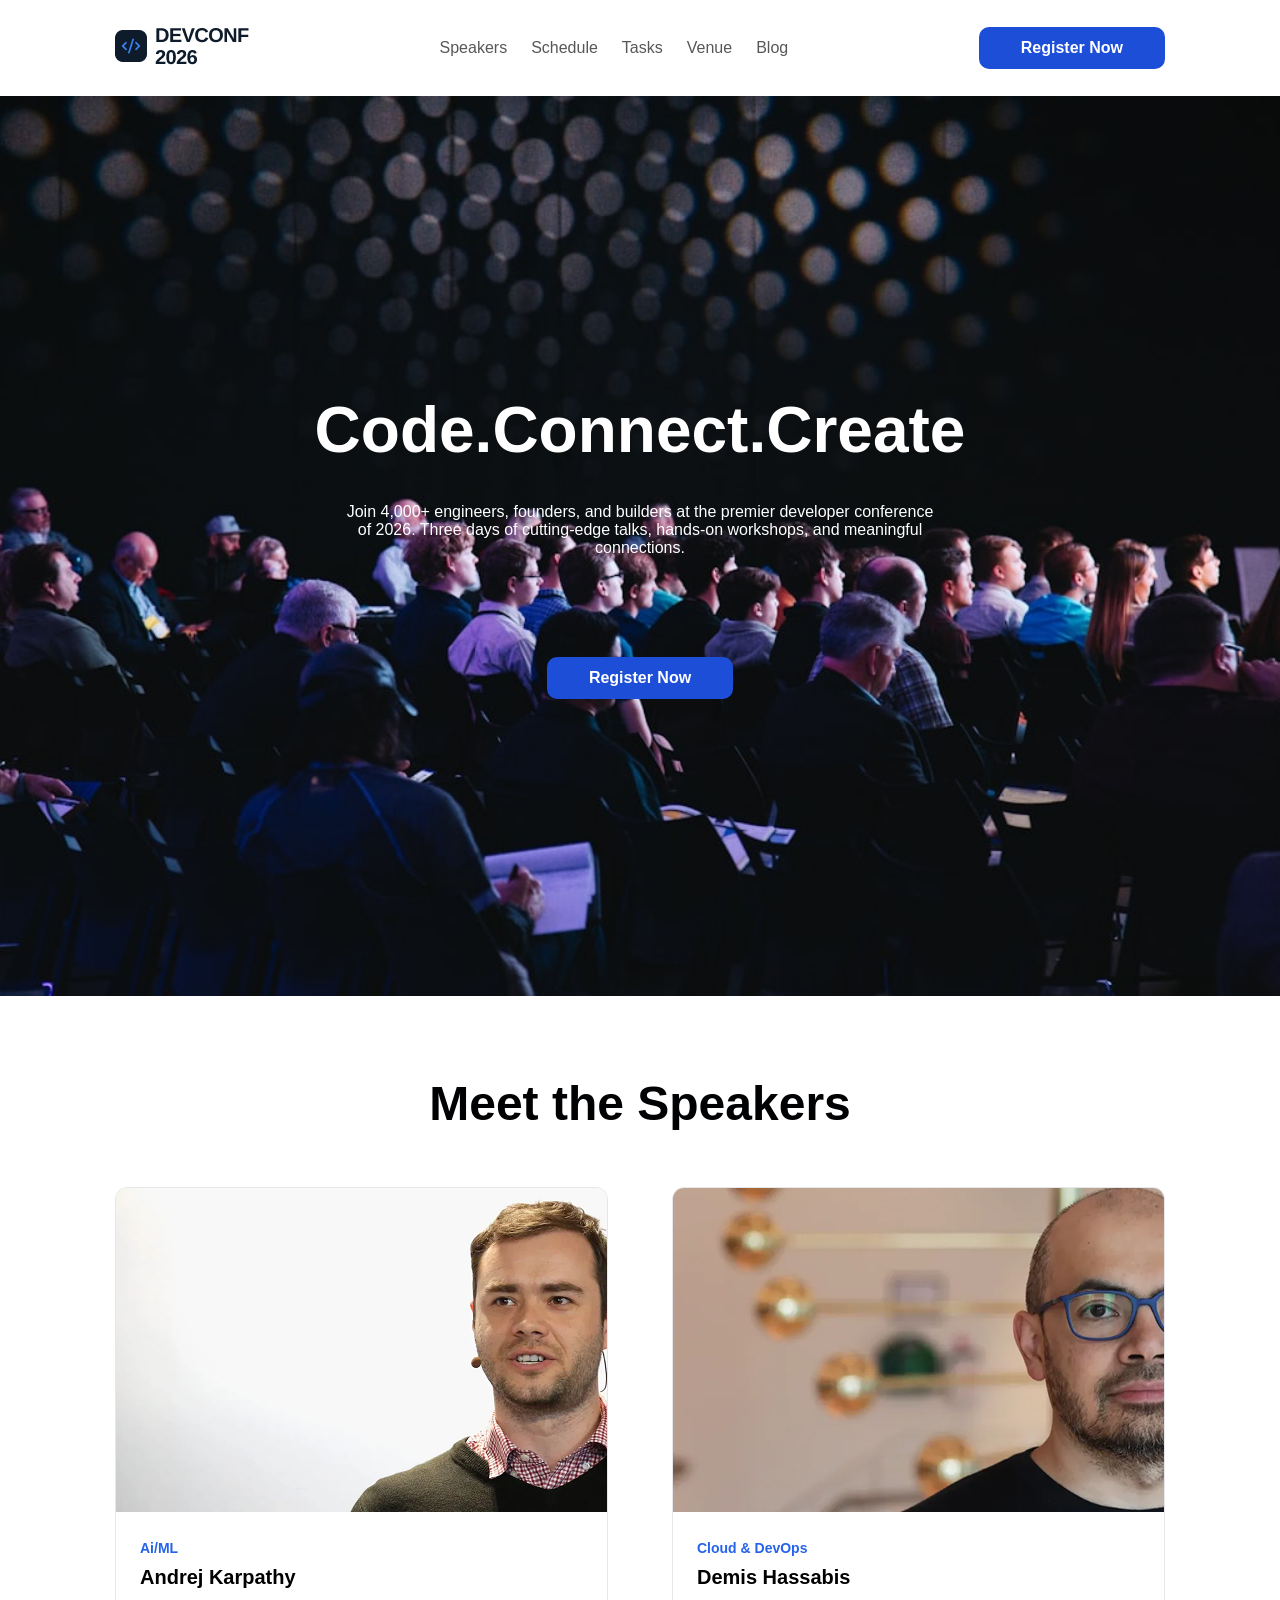
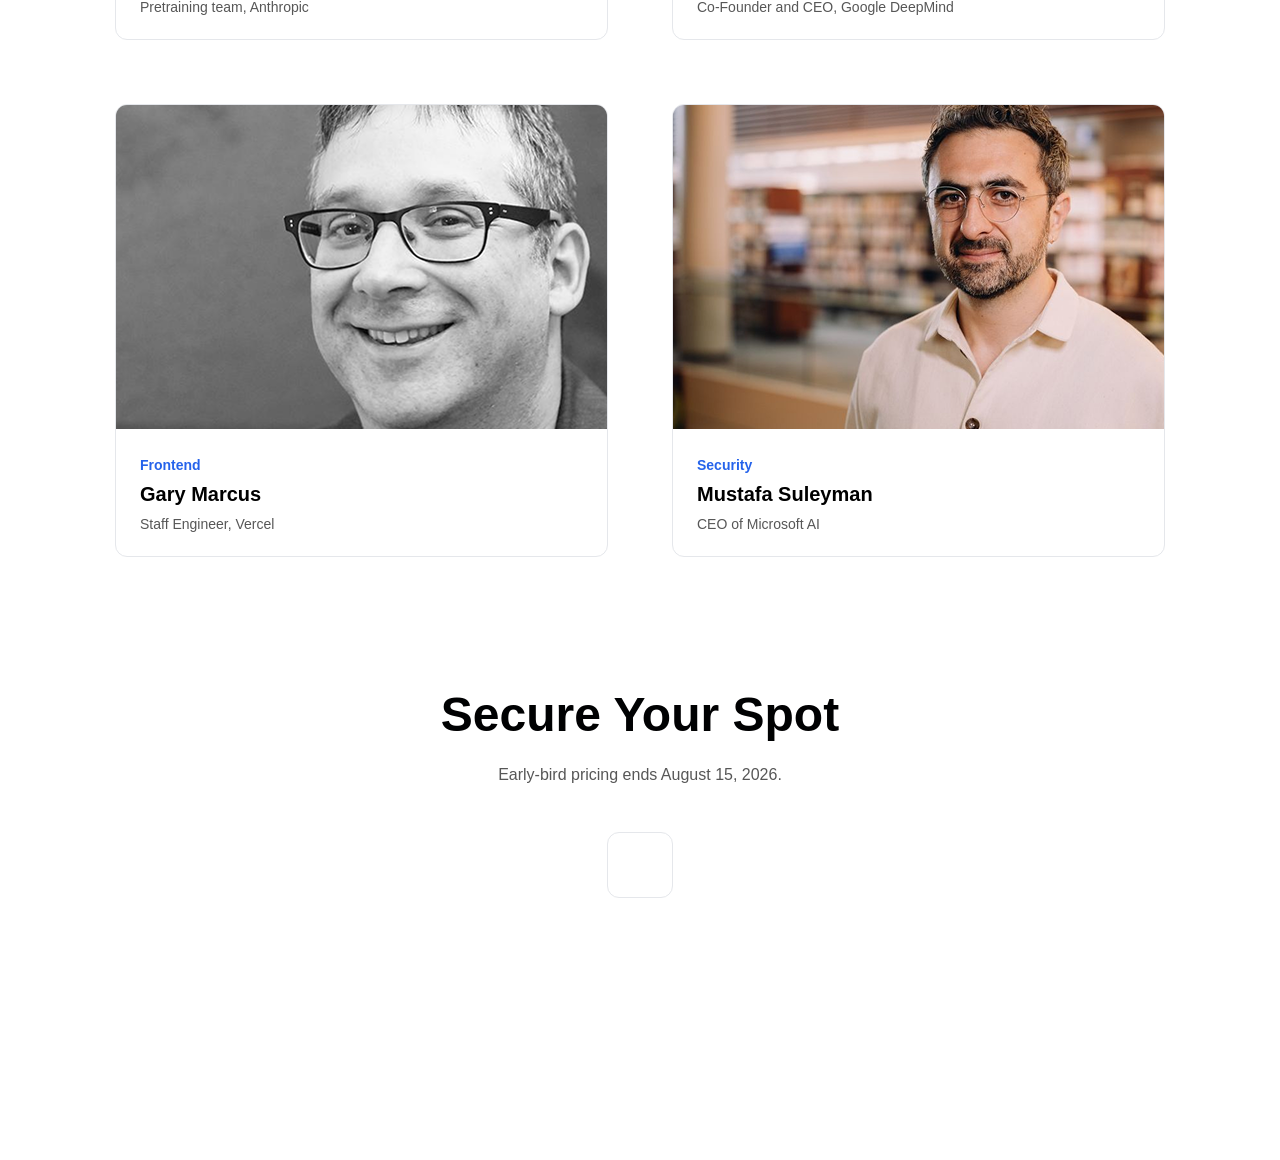
==== index.html @ 96b59ba4 "crerated cards type and cards classes" ====
<!DOCTYPE html>
<html lang="en">
<head>
    <meta charset="UTF-8">
    <meta name="viewport" content="width=device-width, initial-scale=1.0">
    <title>First assignment</title>
    <link rel="stylesheet" href="./style.css">
</head>
<body>
    <nav>
        <div>
            <img src="assets/logo.png" alt="">
       </div>
       <div>
        <ul>
            <li><a href="" class="navlink">Speakers</a></li>
            <li><a href="" class="navlink">Schedule</a></li>
            <li><a href="" class="navlink">Tasks</a></li>
            <li><a href="" class="navlink">Venue</a></li>
            <li><a href="" class="navlink">Blog</a></li>
        </ul>
       </div>
       <div>
        <button>Register Now</button>
       </div>
   </nav>
   <main>
<section class="hero-sec">
<div class="hero-main-wrap">
     <div class="hero-text-wrap">
        <h1 class="hero-heading">Code.Connect.Create</h1>
        <p class="hero-text">Join 4,000+ engineers, founders, and builders at the premier developer conference of 2026. Three days of cutting-edge talks, hands-on workshops, and meaningful connections.</p>
     </div>
     <div class="hero-btn-wrap"><button>Register Now</button></div>
</div>
</section>
<section class="card-sec">
    <div>
        <h1 class="cmn-heading">Meet the Speakers</h1>
    </div>
    <div class="card-wrap">
        <div class="card">
            <div>
                <img src="assets/andrej.png" alt="Andrej Karpathy">
            </div>
            <div class="card-data">
                <h5 class="top-name">Ai/ML</h5>
                <h4 class="name">Andrej Karpathy</h4>
                <p class="btm-name">Pretraining team, Anthropic</p>
            </div>
        </div>
        <div class="card">
            <div>
                <img src="assets/demis.png" alt="Demis">
            </div>
            <div class="card-data">
                <h5 class="top-name">Cloud & DevOps</h5>
                <h4 class="name">Demis Hassabis</h4>
                <p class="btm-name">Co-Founder and CEO, Google DeepMind</p>
            </div>
        </div>
        <div class="card">
            <div>
                <img src="assets/gary.png" alt="Gary">
            </div>
            <div class="card-data">
                <h5 class="top-name">Frontend</h5>
                <h4 class="name">Gary Marcus</h4>
                <p class="btm-name">Staff Engineer, Vercel</p>
            </div>
        </div>
        <div class="card">
            <div>
                <img src="assets/mustafa.png" alt="Mustafa">
            </div>
            <div class="card-data">
                <h5 class="top-name">Security</h5>
                <h4 class="name">Mustafa Suleyman</h4>
                <p class="btm-name">CEO of Microsoft AI</p>
            </div>
        </div>
    </div>
</section>
<section class="pricing-sec">
<div class="pricing-h-t-wrap">
<h2 class="cmn-heading">Secure Your Spot</h2>
<p class="text-c-1">Early-bird pricing ends August 15, 2026.</p>
</div>
<div class="prc-card-wrap">
<div class="prc-card">
    <div class="prc-wrap">
        <h5 class="card-type"></h5>
    </div>
    <div></div>
    <div></div>
</div>
</div>
</section>
   </main>
</body>
</html>
---- style.css ----
* {
    margin: 0;
    padding: 0;
    font-family: Arial, Helvetica, sans-serif;
}
body{
    background-color: white;
}
nav {
    display: flex;
    align-items: center;
    justify-content: space-between;
    padding: 24px 115px;
}
ul {
    list-style: none;
    display: flex;
    gap: 24px;
}
.navlink {
    text-decoration: none;
    color: #575757;
}
li {
    color: #575757;
}
button{
    background: #1D4ED8;
    color: white;
    padding: 12px 42px;
    border: none;
    border-radius: 10px;
    font-weight: 700;
    font-size: 16px;
}
.hero-sec {
    background-image: url("./assets/banner.jpg");
    background: linear-gradient(0.3,0.7,4.1,8.5);
    background-size: cover;
    background-position: center;
    background-repeat: no-repeat;
    display: flex;
    align-items: center;
    justify-content: center;
    height: 100vh;
    width: 100%;
}
.hero-text {
color: white;
text-align: center;
   }
   .hero-heading {
    color: white;
    text-align: center;
    font-size: 64px;
   }
   .hero-text-wrap {
    display: flex;
    flex-direction: column;
    justify-content: center;
    align-items: center;
    gap: 36px;
   }
   .hero-main-wrap {
    width:  600px;
    display: flex;
    flex-direction: column;
    justify-content: center ;
    gap: 100px;
   }
   .hero-btn-wrap {
     display: flex;
     justify-content: center;
   }
   .cmn-heading {
    font-size: 48px;
    color: #000102;
   }
   .card-sec {
    display: flex;
    flex-direction: column;
    gap: 56px;
    justify-content: center;
    align-items: center;
    padding-top: 80px;
    padding-left: 115px;
    padding-right: 115px;
    padding-bottom: 130px;
   }
.card-wrap {
    display: grid;
    grid-template-columns: repeat(2,1fr);
    gap: 64px;
}
.card {
    border: solid 1px;
    border-color: #E5E7EB;
    border-radius: 12px;
    overflow: hidden;
}
.card-data {
    display: flex;
    flex-direction: column;
    padding: 24px;
    gap: 10px;
}
.btm-name {
    color: #575757;
    font-size: 14px;
}
.top-name {
    color: #2563EB;
    font-size: 14px;
}
.name {
    font-weight: bold;
    font-size: 20px;
}
.pricing-sec {
    display: flex;
    flex-direction: column;
    justify-content: center;
    align-items: center;
    padding: 0px 196px 130px 196px;
    gap: 48px;
}
.pricing-h-t-wrap {
    display: flex;
    flex-direction: column;
    align-items: center;
    gap: 24px;
}
.text-c-1 {
    color: #575757;
}
.prc-card-wrap {
    display: grid;
    grid-template-rows: repeat(3, 1fr);
}
.prc-card {
    padding: 32px;
    border: solid 1px;
    border-color: #E5E7EB;
    border-radius: 12px;
}
.prc-wrap {
    gap: 6px;
}
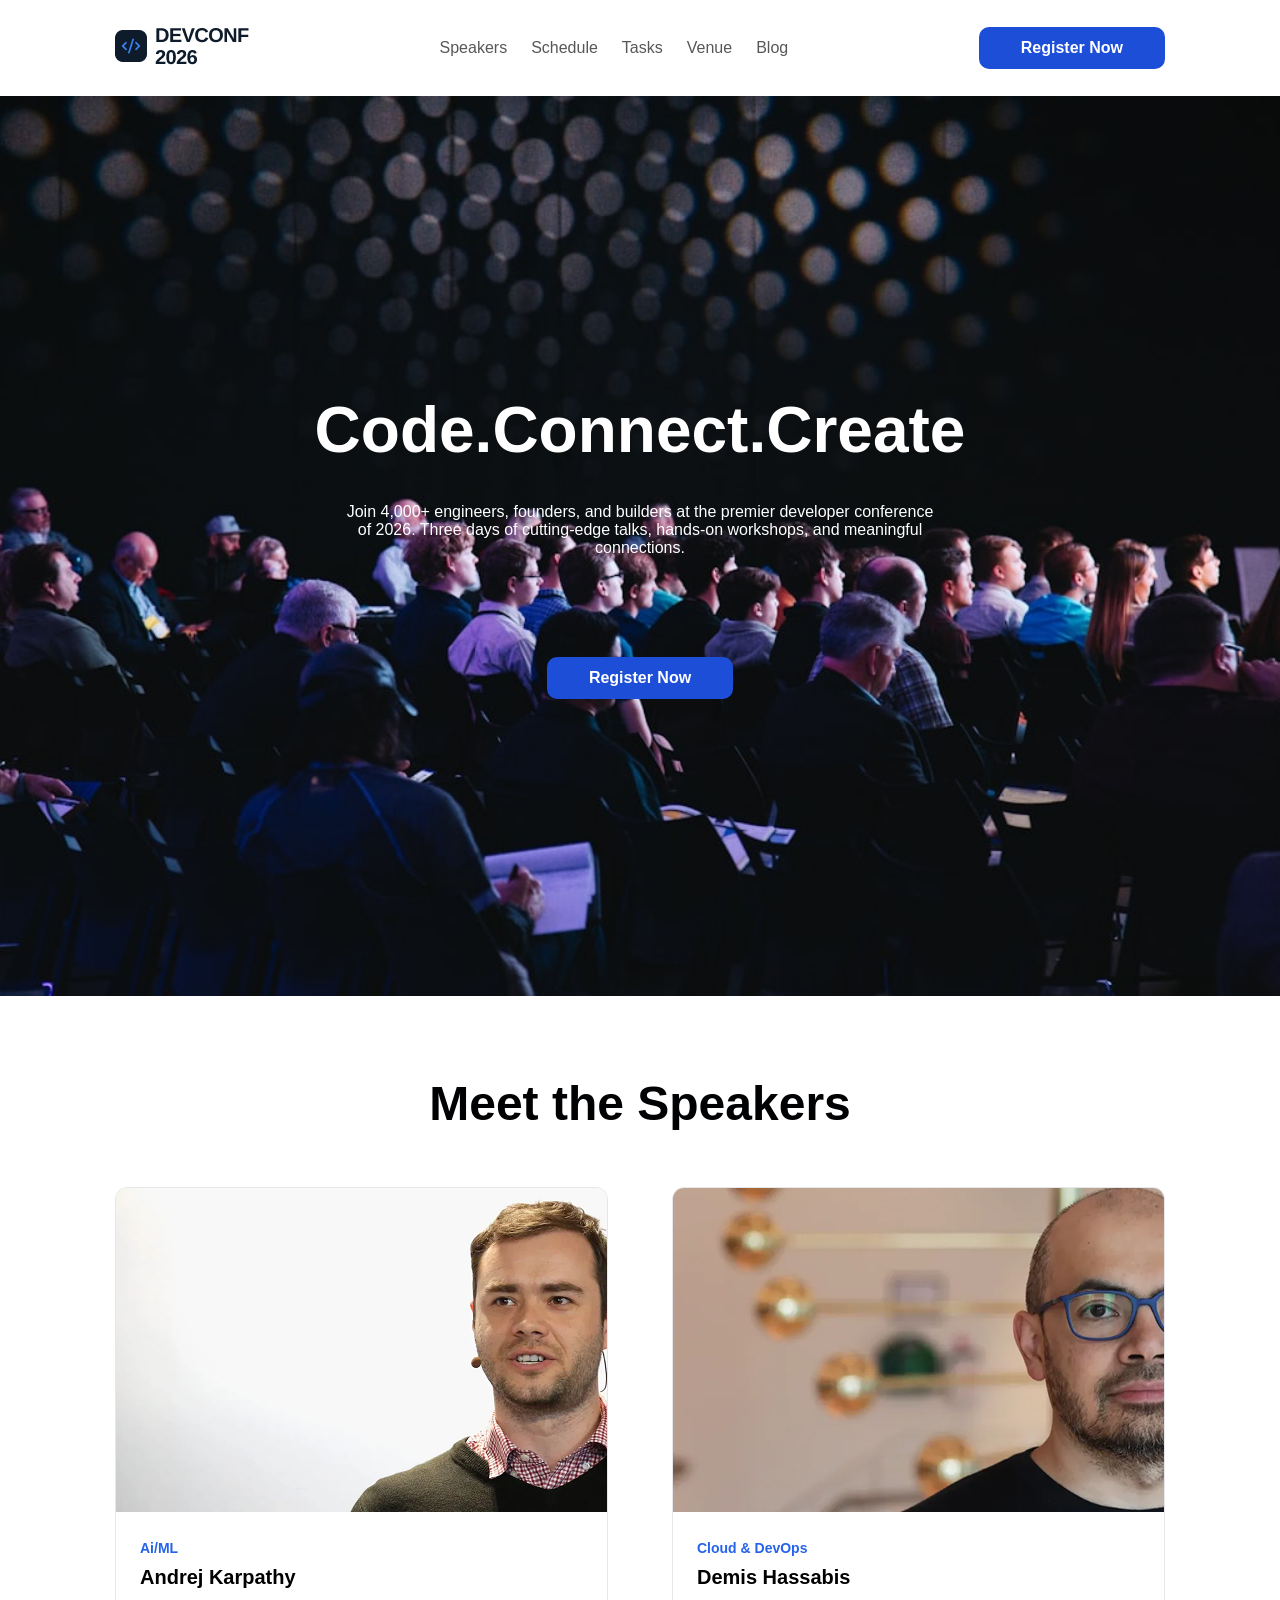
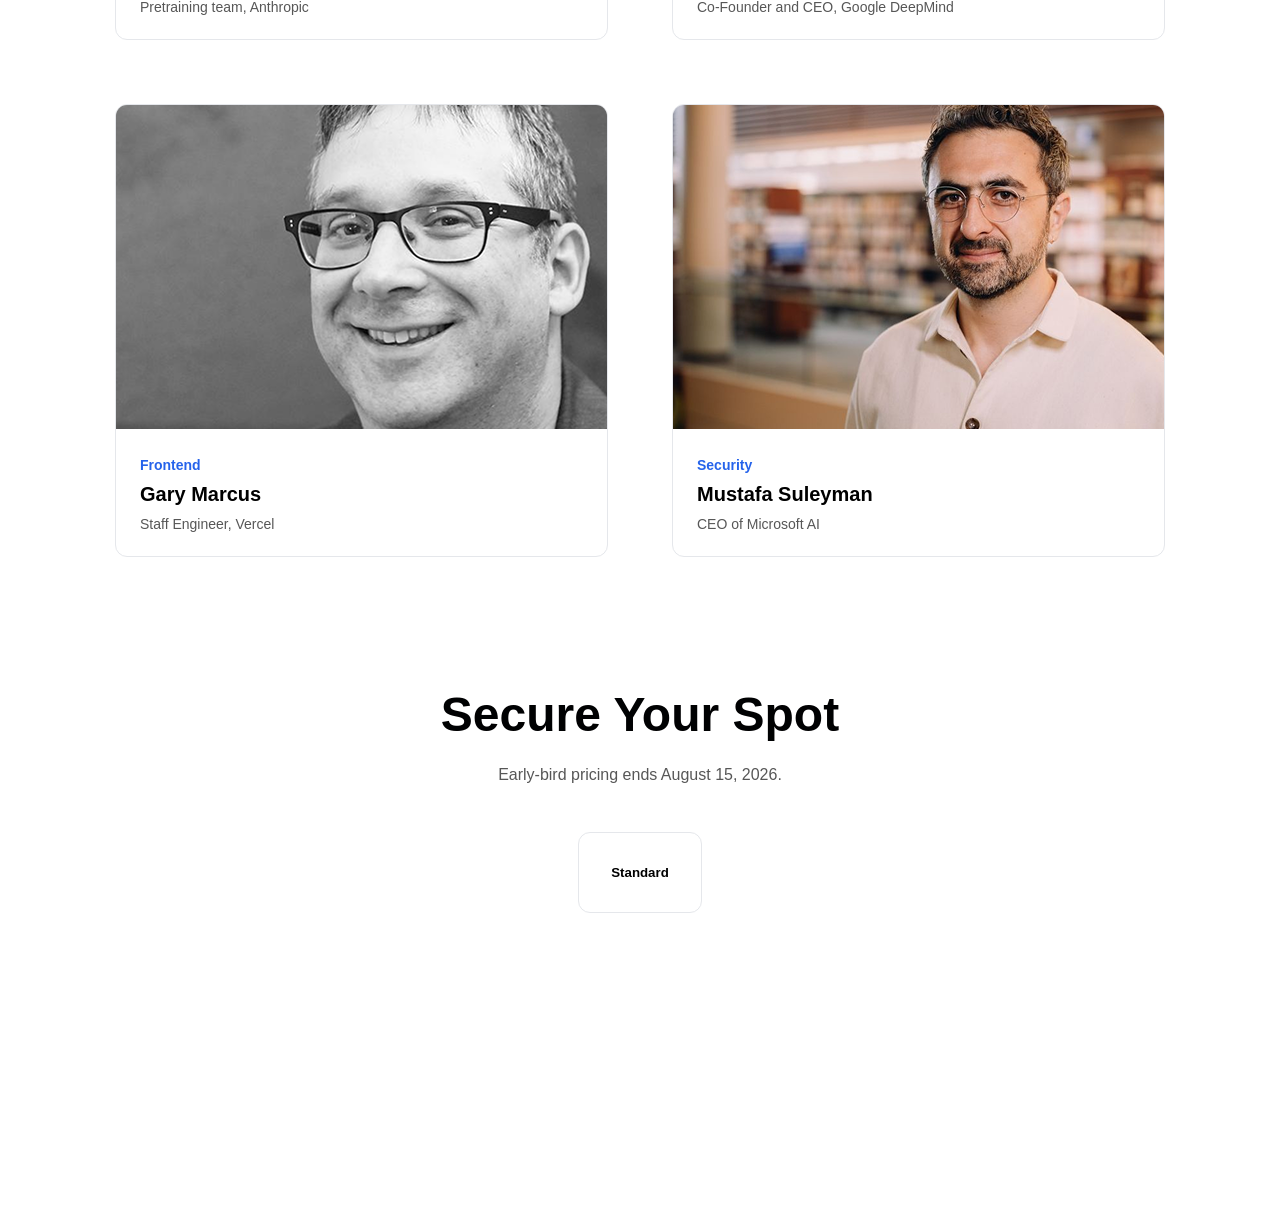
==== commit 798d5c2f: "third section" ====
--- a/index.html
+++ b/index.html
@@ -87,9 +87,9 @@
 <p class="text-c-1">Early-bird pricing ends August 15, 2026.</p>
 </div>
 <div class="prc-card-wrap">
-<div class="prc-card">
+<div class="prc-card-reg">
     <div class="prc-wrap">
-        <h5 class="card-type"></h5>
+        <h5 class="card-type">Standard</h5>
     </div>
     <div></div>
     <div></div>
--- a/style.css
+++ b/style.css
@@ -137,7 +137,7 @@
     display: grid;
     grid-template-rows: repeat(3, 1fr);
 }
-.prc-card {
+.prc-card-reg {
     padding: 32px;
     border: solid 1px;
     border-color: #E5E7EB;
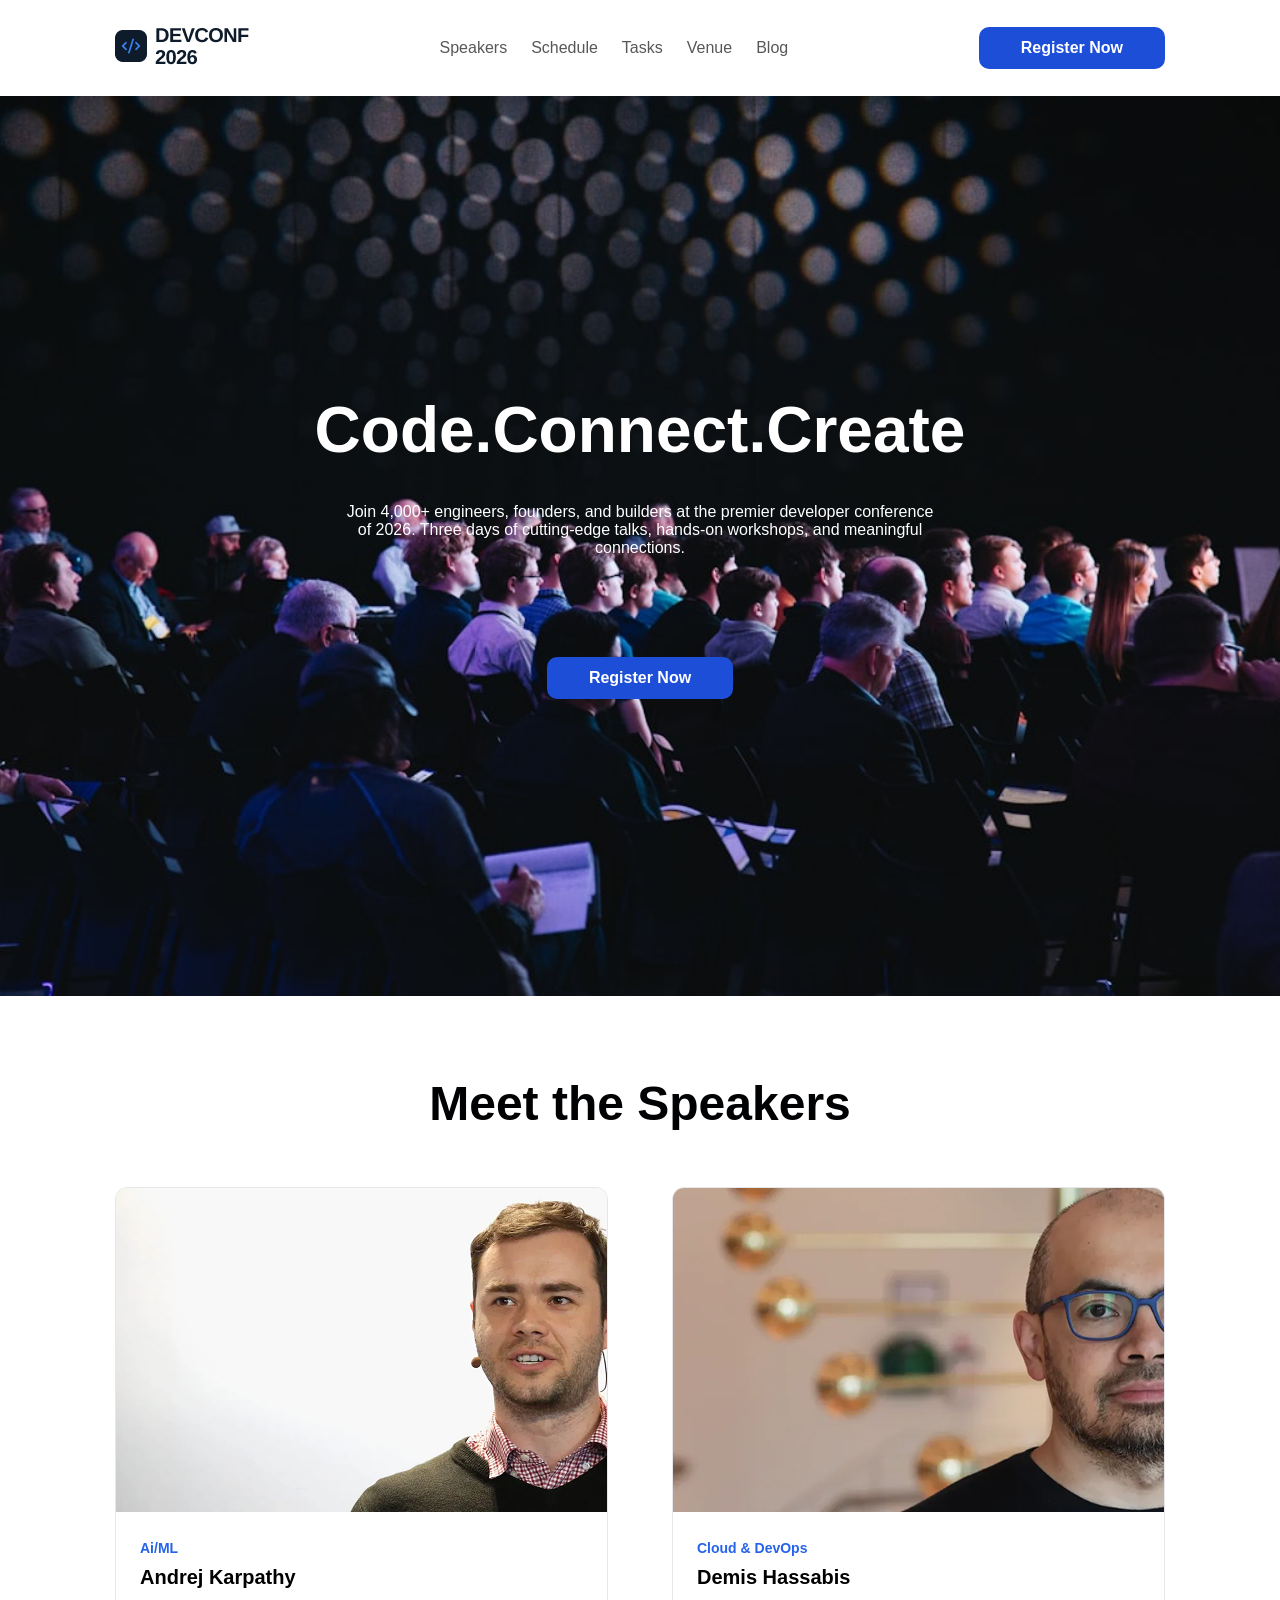
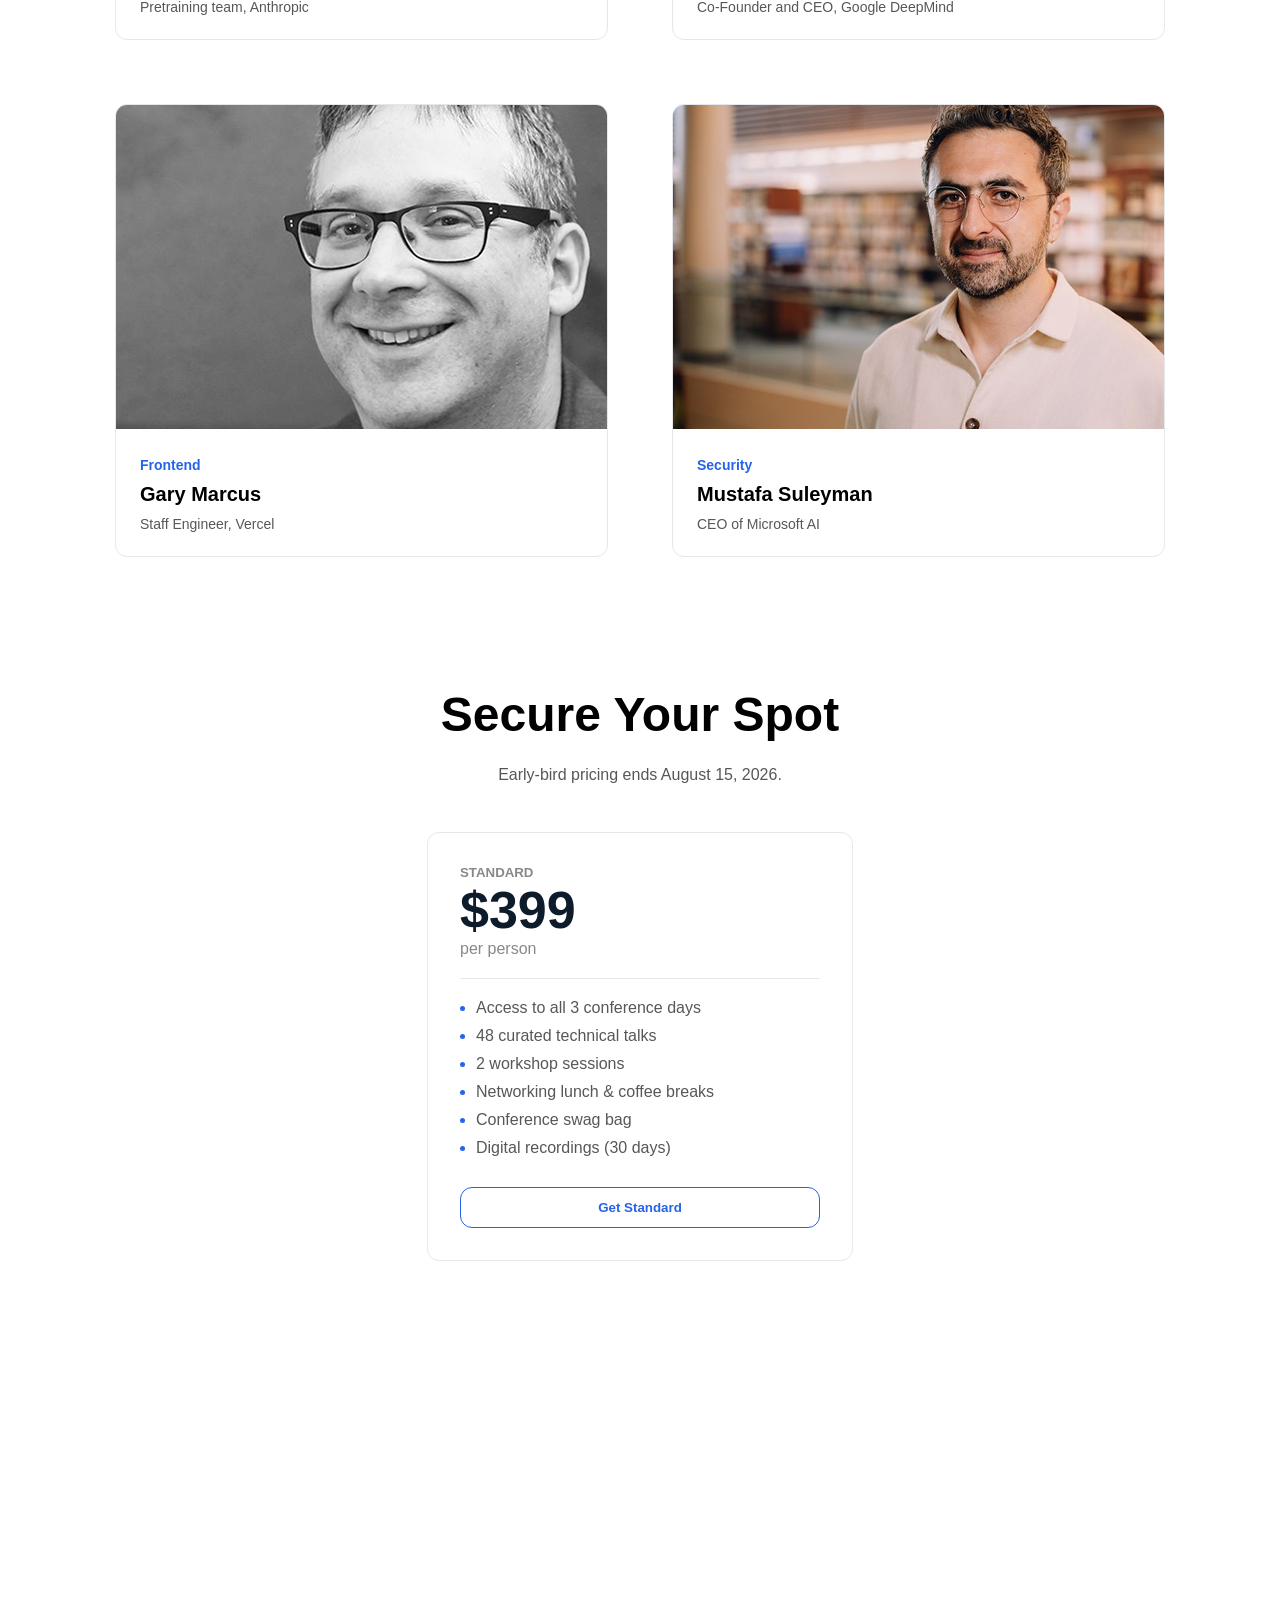
==== commit f620d0bc: "made first card" ====
--- a/index.html
+++ b/index.html
@@ -12,7 +12,7 @@
             <img src="assets/logo.png" alt="">
        </div>
        <div>
-        <ul>
+        <ul class="nav-link-wrap">
             <li><a href="" class="navlink">Speakers</a></li>
             <li><a href="" class="navlink">Schedule</a></li>
             <li><a href="" class="navlink">Tasks</a></li>
@@ -21,7 +21,7 @@
         </ul>
        </div>
        <div>
-        <button>Register Now</button>
+        <button class="primary-btn">Register Now</button>
        </div>
    </nav>
    <main>
@@ -31,7 +31,7 @@
         <h1 class="hero-heading">Code.Connect.Create</h1>
         <p class="hero-text">Join 4,000+ engineers, founders, and builders at the premier developer conference of 2026. Three days of cutting-edge talks, hands-on workshops, and meaningful connections.</p>
      </div>
-     <div class="hero-btn-wrap"><button>Register Now</button></div>
+     <div class="hero-btn-wrap"><button class="primary-btn">Register Now</button></div>
 </div>
 </section>
 <section class="card-sec">
@@ -90,9 +90,18 @@
 <div class="prc-card-reg">
     <div class="prc-wrap">
         <h5 class="card-type">Standard</h5>
+        <h1 class="price">$399</h1>
+        <p class="prc-btm-p">per person</p>
     </div>
-    <div></div>
-    <div></div>
+    <div class="list-main-wrap"><ul>
+        <li class="prc-list-item">Access to all 3 conference days</li>
+        <li class="prc-list-item">48 curated technical talks</li>
+        <li class="prc-list-item">2 workshop sessions</li>
+        <li class="prc-list-item">Networking lunch & coffee breaks</li>
+        <li class="prc-list-item">Conference swag bag</li>
+        <li class="prc-list-item">Digital recordings (30 days)</li>
+    </ul></div>
+    <div prc-btn-wrap><button class="secondary-btn">Get Standard</button></div>
 </div>
 </div>
 </section>
--- a/style.css
+++ b/style.css
@@ -12,7 +12,7 @@
     justify-content: space-between;
     padding: 24px 115px;
 }
-ul {
+.nav-link-wrap {
     list-style: none;
     display: flex;
     gap: 24px;
@@ -24,7 +24,7 @@
 li {
     color: #575757;
 }
-button{
+.primary-btn{
     background: #1D4ED8;
     color: white;
     padding: 12px 42px;
@@ -142,7 +142,49 @@
     border: solid 1px;
     border-color: #E5E7EB;
     border-radius: 12px;
+    min-width: 360px;
 }
 .prc-wrap {
-    gap: 6px;
+    gap: 8px;
+    padding-bottom: 20px;
+    border-bottom:solid 1px;
+    border-color: #E5E7EB;
+}
+.card-type {
+    color: #888888;
+    text-transform: uppercase;
+}
+.price {
+    color: #0D1B2A;
+    font-size: 52px;
+}
+.prc-btm-p {
+    color: #888888;
+}
+.list-main-wrap{
+    padding-top: 20px;
+    padding-bottom: 20px;
+    padding-left: 16px;
+}
+.prc-list-item { 
+margin-bottom: 10px;
+}
+li::marker {
+    color: #2563EB;
+}
+.pcr-btn-wrap {
+    display: flex;
+    flex-direction: column;
+    align-items: center;
+}
+.secondary-btn {
+background-color: white;
+color: #2563EB;
+padding: 12px 24px;
+border: solid 1px;
+border-radius: 12px;
+border-color: #2563EB;
+font-weight: bold;
+display: inline;
+width: 100%;
 }
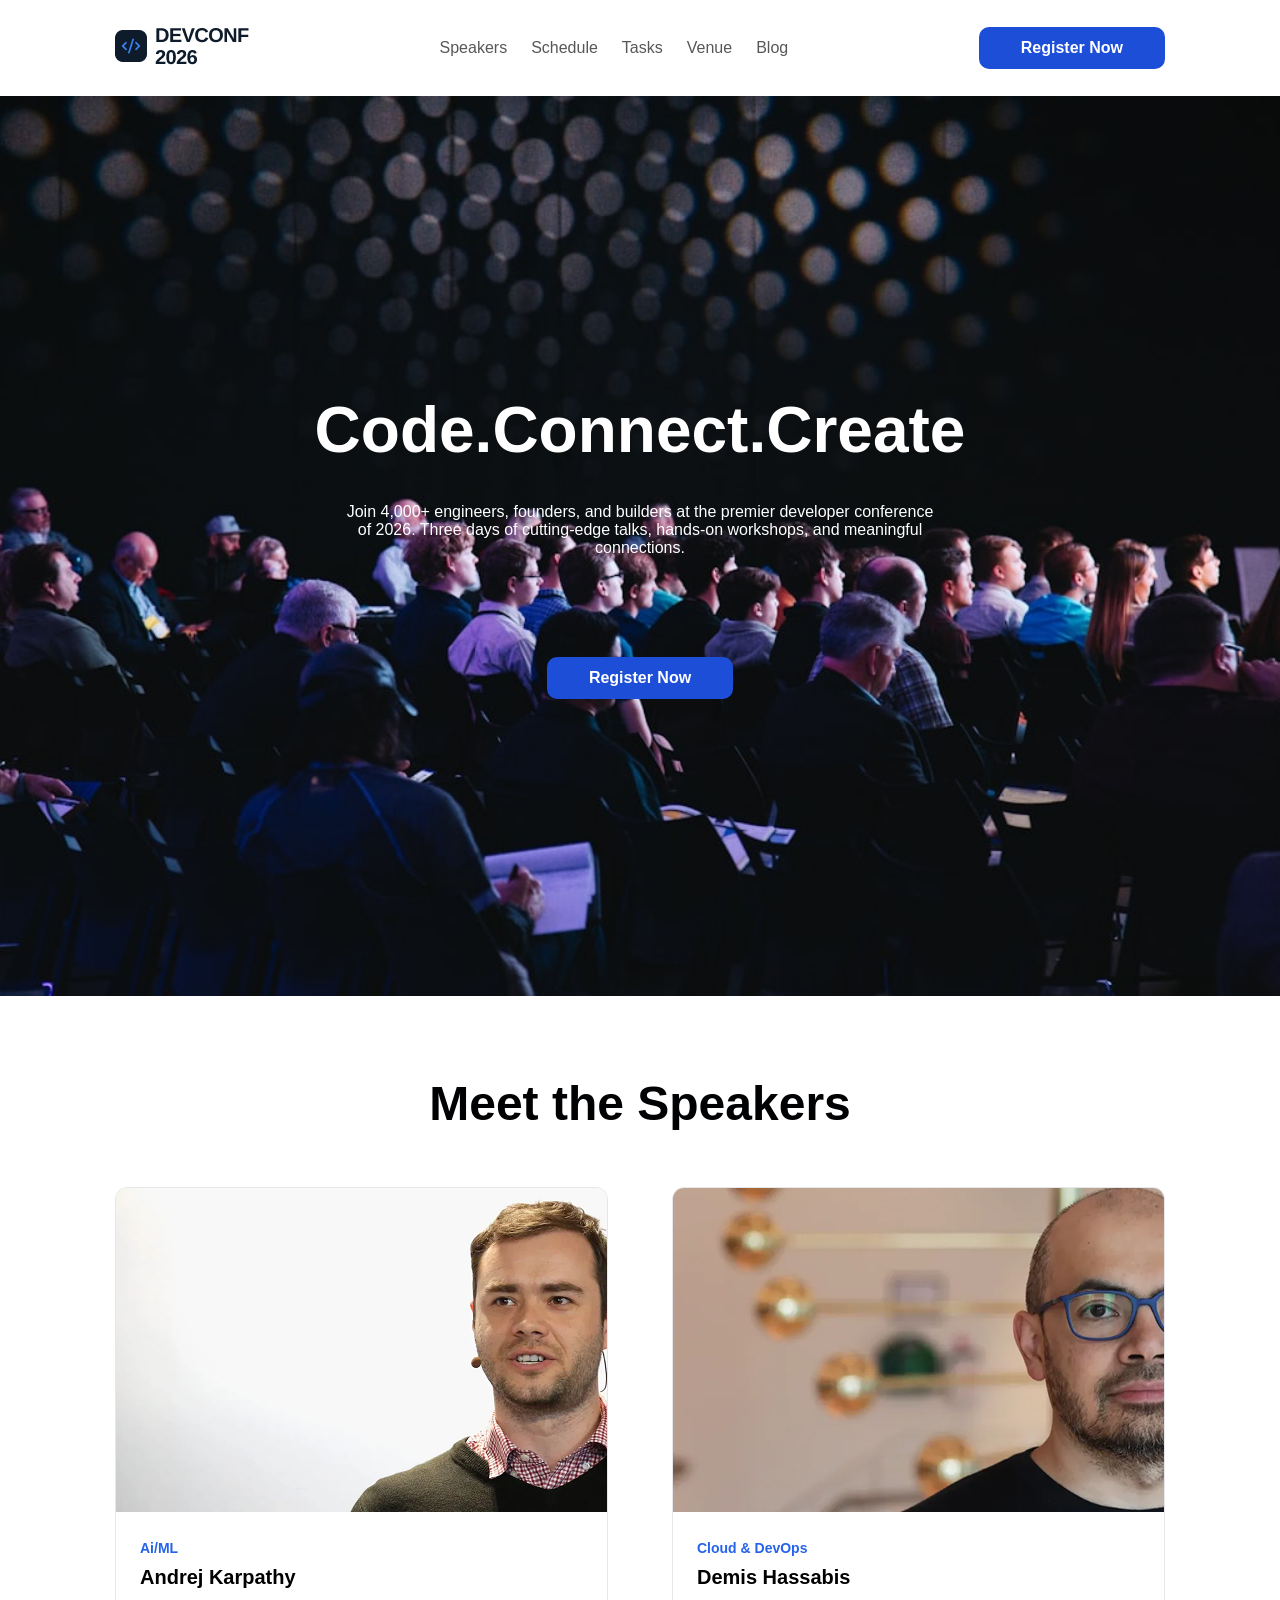
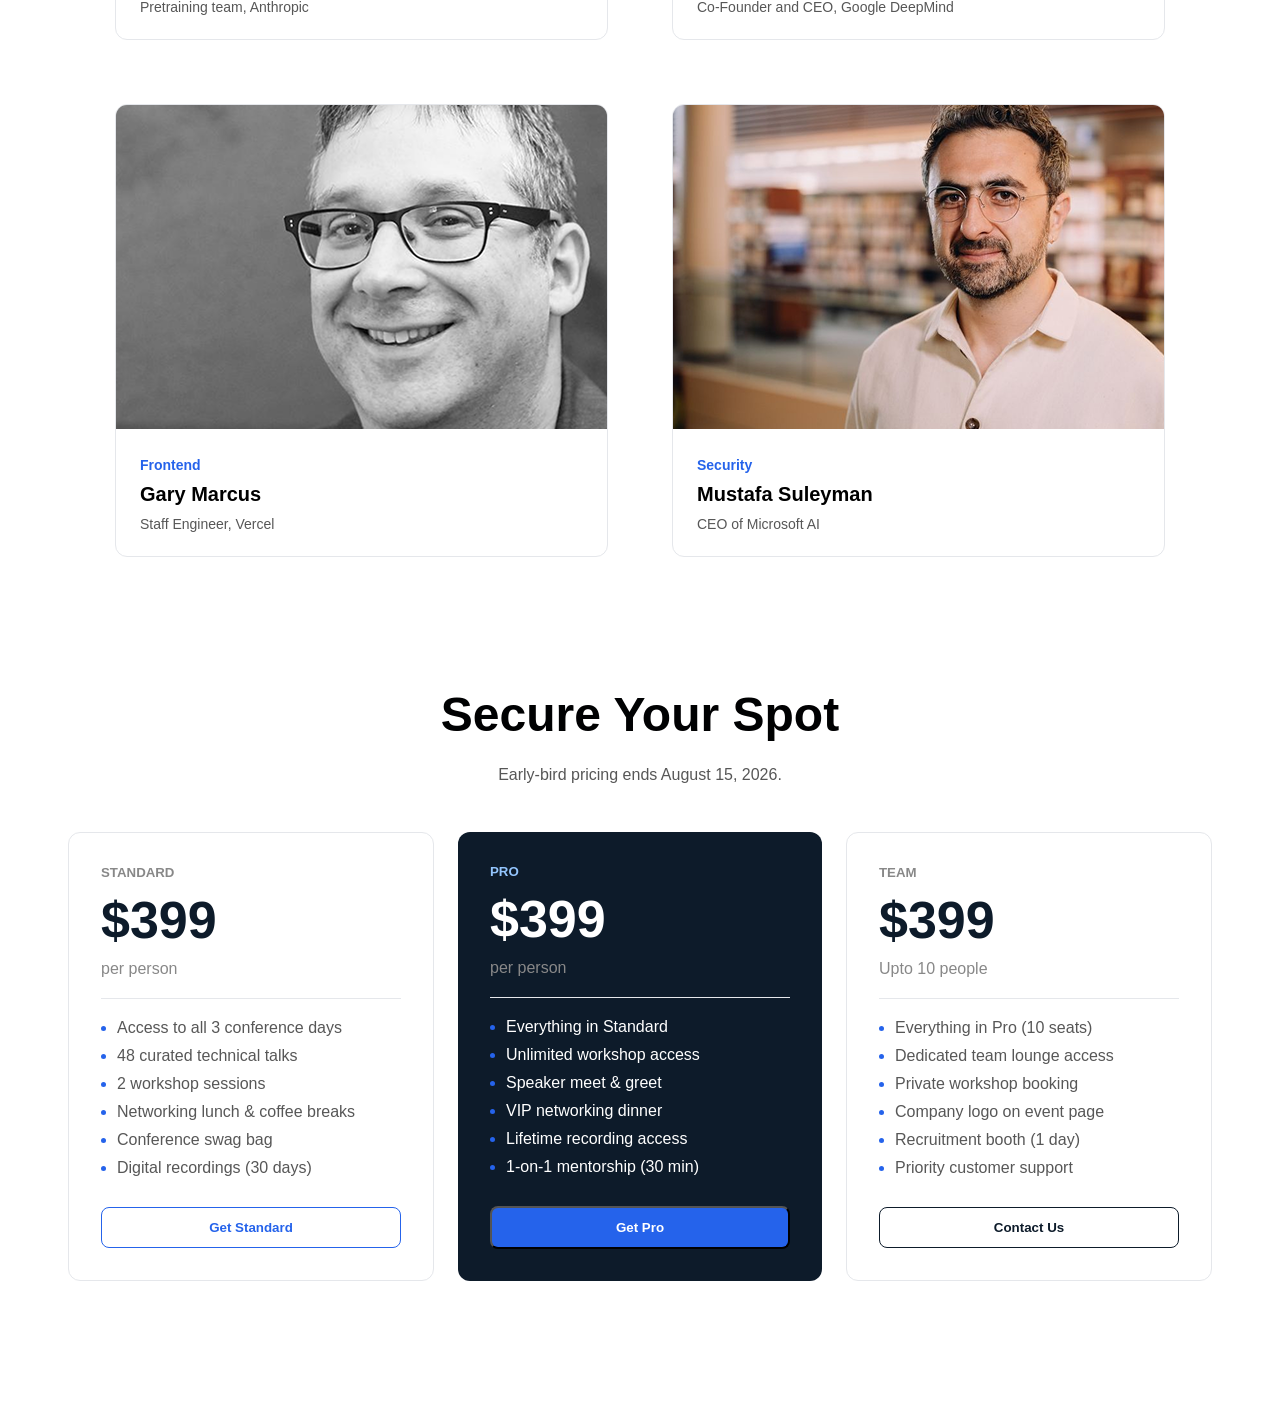
==== commit ed2f6334: "edited all cards css and complete pricing section" ====
--- a/index.html
+++ b/index.html
@@ -103,6 +103,38 @@
     </ul></div>
     <div prc-btn-wrap><button class="secondary-btn">Get Standard</button></div>
 </div>
+<div class="prc-card-special">
+    <div class="prc-wrap">
+        <h5 class="card-type-special">Pro</h5>
+        <h1 class="price-special">$399</h1>
+        <p class="prc-btm-p">per person</p>
+    </div>
+    <div class="list-main-wrap"><ul>
+        <li class="prc-list-item-2">Everything in Standard</li>
+        <li class="prc-list-item-2">Unlimited workshop access</li>
+        <li class="prc-list-item-2">Speaker meet & greet</li>
+        <li class="prc-list-item-2">VIP networking dinner</li>
+        <li class="prc-list-item-2">Lifetime recording access</li>
+        <li class="prc-list-item-2">1-on-1 mentorship (30 min)</li>
+    </ul></div>
+    <div prc-btn-wrap><button class="secondary-btn-3">Get Pro</button></div>
+</div>
+<div class="prc-card-reg">
+    <div class="prc-wrap">
+        <h5 class="card-type">Team</h5>
+        <h1 class="price">$399</h1>
+        <p class="prc-btm-p">Upto 10 people</p>
+    </div>
+    <div class="list-main-wrap"><ul>
+        <li class="prc-list-item">Everything in Pro (10 seats)</li>
+        <li class="prc-list-item">Dedicated team lounge access</li>
+        <li class="prc-list-item">Private workshop booking</li>
+        <li class="prc-list-item">Company logo on event page</li>
+        <li class="prc-list-item">Recruitment booth (1 day)</li>
+        <li class="prc-list-item">Priority customer support</li>
+    </ul></div>
+    <div prc-btn-wrap><button class="secondary-btn-two">Contact Us</button></div>
+</div>
 </div>
 </section>
    </main>
--- a/style.css
+++ b/style.css
@@ -134,18 +134,21 @@
     color: #575757;
 }
 .prc-card-wrap {
-    display: grid;
-    grid-template-rows: repeat(3, 1fr);
+    display: flex;
+    flex-direction: row;
+    gap: 24px;
 }
 .prc-card-reg {
     padding: 32px;
     border: solid 1px;
     border-color: #E5E7EB;
     border-radius: 12px;
-    min-width: 360px;
+    min-width: 300px;
 }
 .prc-wrap {
-    gap: 8px;
+    display: flex;
+    flex-direction: column;
+    gap: 10px;
     padding-bottom: 20px;
     border-bottom:solid 1px;
     border-color: #E5E7EB;
@@ -182,9 +185,47 @@
 color: #2563EB;
 padding: 12px 24px;
 border: solid 1px;
-border-radius: 12px;
+border-radius: 8px;
 border-color: #2563EB;
 font-weight: bold;
 display: inline;
 width: 100%;
+}
+.secondary-btn-two {
+    background-color: white;
+    color:#0D1B2A;
+    padding: 12px 24px;
+    border: solid 1px;
+    border-radius: 8px;
+    border-color: #0D1B2A;
+    font-weight: bold;
+    display: inline;
+    width: 100%;
+}
+.secondary-btn-3 {
+    background-color: #2563EB;
+    color: white;
+    padding: 12px 24px;
+    border-radius: 8px;
+    font-weight: bold;
+    display: inline;
+    width: 100%;
+}
+.prc-list-item-2 {
+    margin-bottom: 10px;
+    color: white;
+}
+.prc-card-special {
+    background-color: #0D1B2A;
+    padding: 32px;
+    border-radius: 12px;
+    min-width: 300px;
+}
+.price-special {
+    color: white;
+    font-size: 52px;
+}
+.card-type-special {
+    color: #93C5FD;
+    text-transform: uppercase;
 }
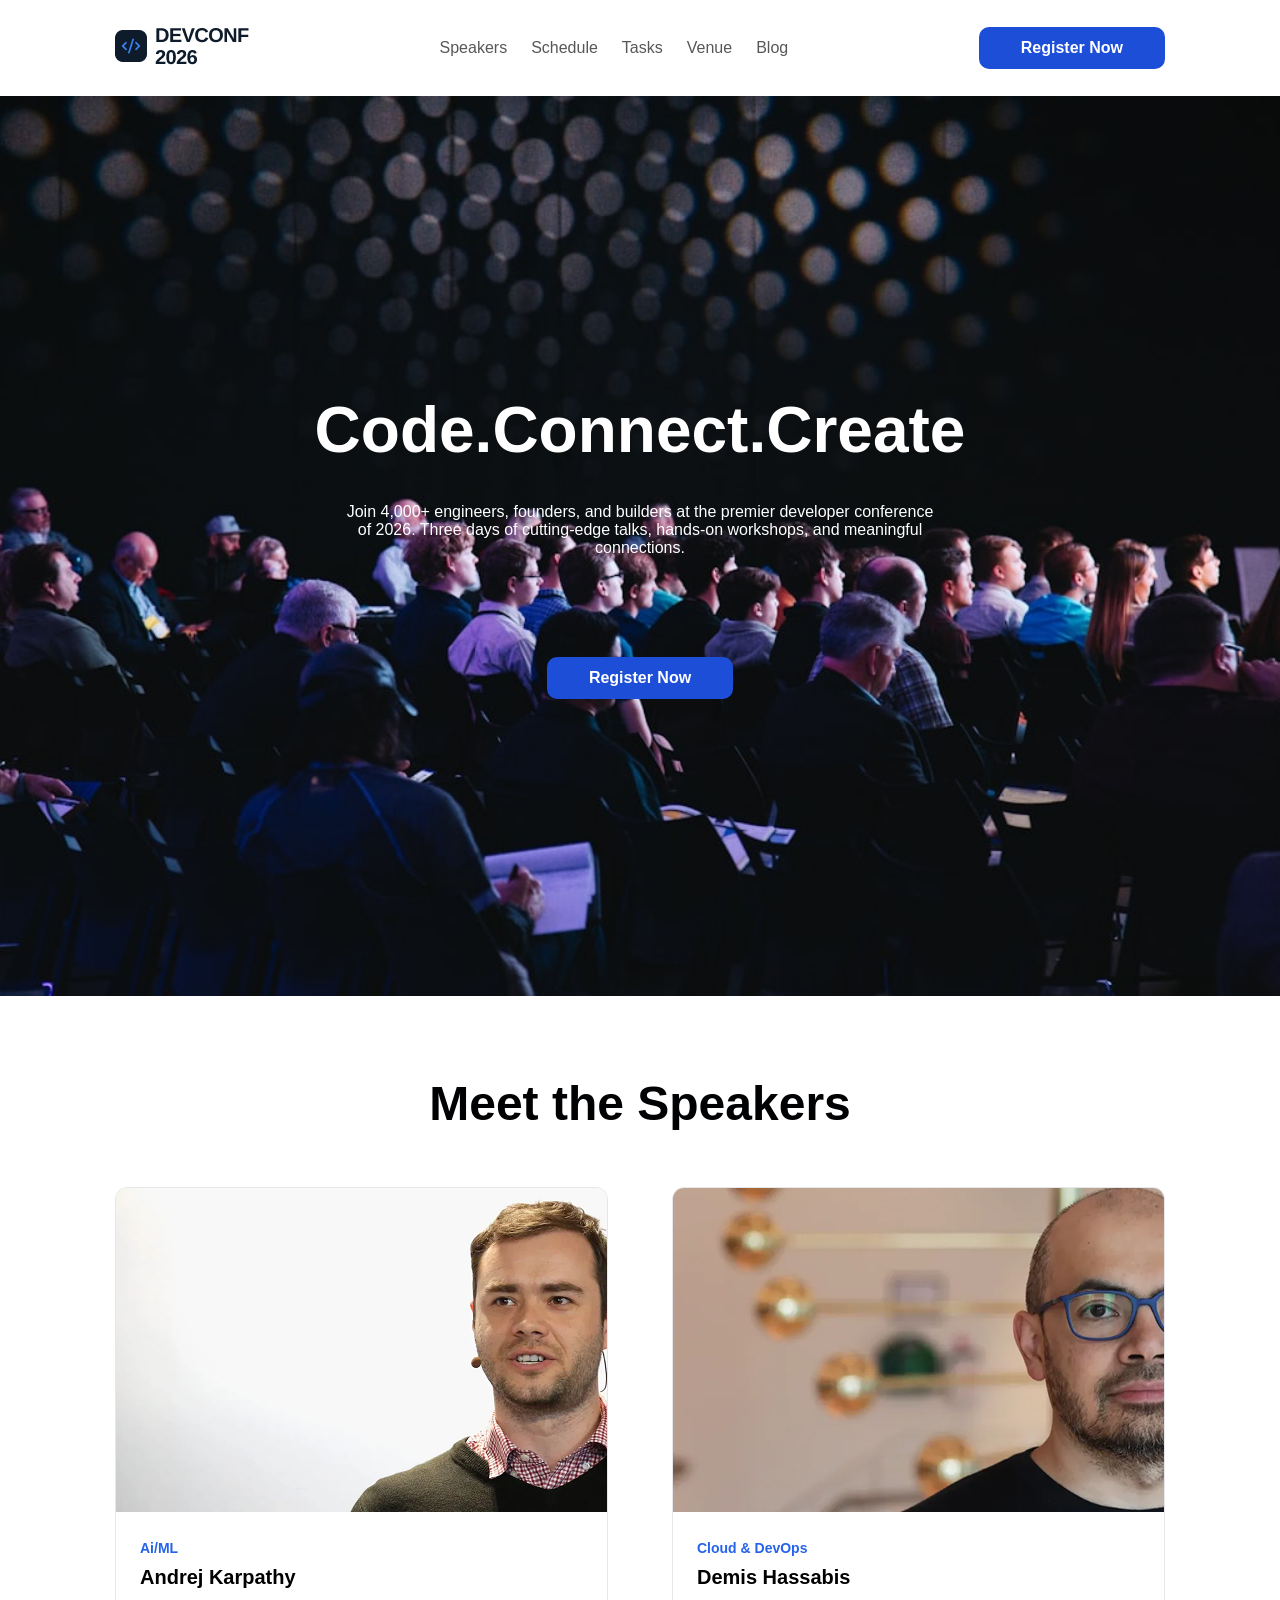
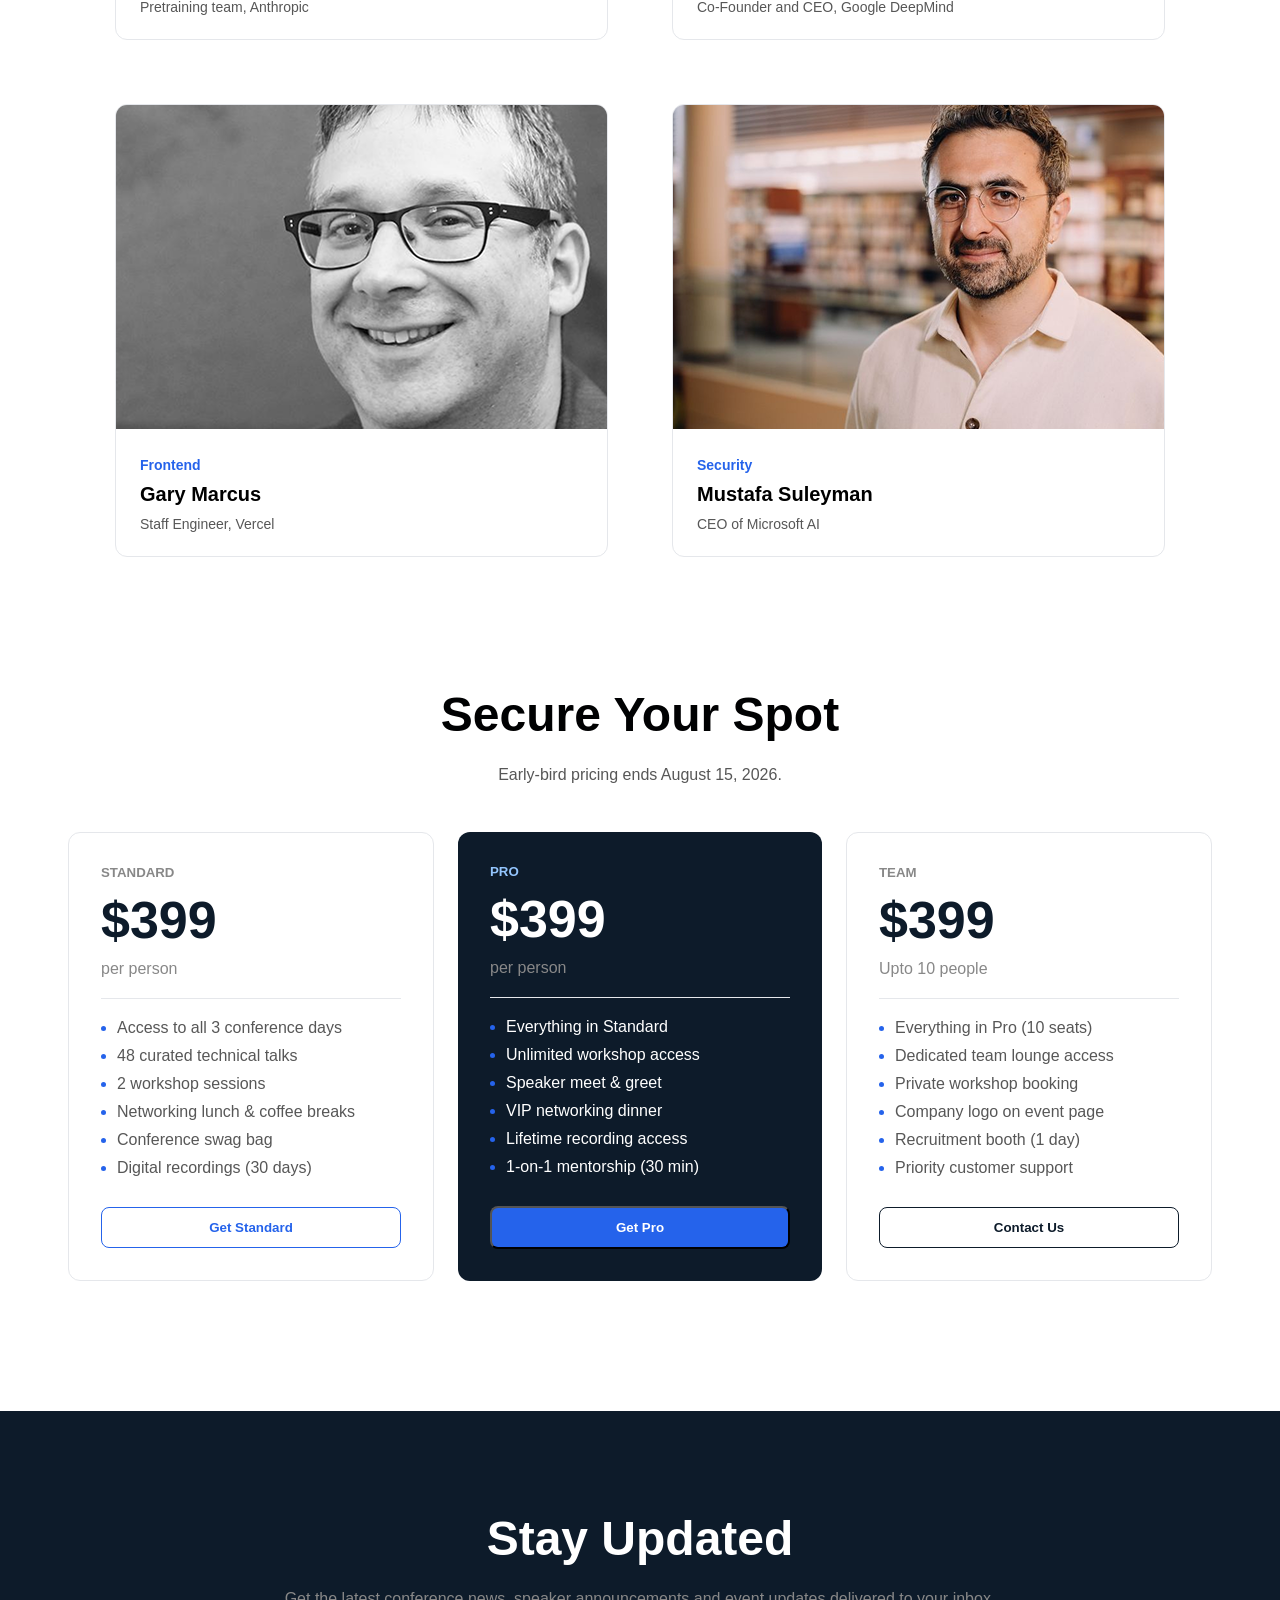
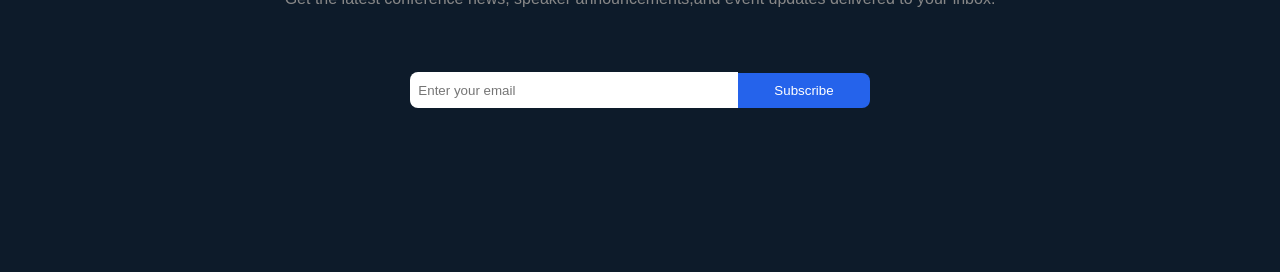
==== commit b6feb50c: "crearing last section" ====
--- a/index.html
+++ b/index.html
@@ -137,6 +137,19 @@
 </div>
 </div>
 </section>
+<section class="last-sec">
+<div class="last-sec-t-wrap">
+<h1 class="last-sec-h1">Stay Updated</h1>
+<p class="last-sec-txt">Get the latest conference news, speaker announcements,and event updates delivered to your inbox.</p>
+</div>
+<div class="form-wrap">
+<form action="subscribe" class="form">
+<input type="email" placeholder="Enter your email" class="field">
+<button class="sub-btn">Subscribe</button>
+</form>
+</div>
+<div></div>
+</section>
    </main>
 </body>
 </html>
--- a/style.css
+++ b/style.css
@@ -228,4 +228,53 @@
 .card-type-special {
     color: #93C5FD;
     text-transform: uppercase;
+}
+.last-sec {
+    background-color: #0D1B2A;
+    display: flex;
+    flex-direction: column;
+    align-items: center;
+    justify-content: center;
+    padding: 100px 130px;
+    gap: 64px;
+}
+.last-sec-t-wrap {
+    display: flex;
+    flex-direction: column;
+    gap: 24px;
+}
+.last-sec-h1 {
+    text-align: center;
+    color: white;
+    font-size: 48px;
+    font-weight: bold;
+}
+.last-sec-txt {
+    text-align: center;
+    font-size: 16px;
+    color: #888888;
+}
+.form {
+    display: flex;
+    flex-direction: row;
+    align-items: center;
+    gap: 0;
+    padding: 0;
+    margin: 0;
+}
+.field {
+    width: 320px;
+    height: 36px;
+    border: none;
+    border-top-left-radius: 8px;
+    border-bottom-left-radius: 8px;
+    padding-left: 8px;
+}
+.sub-btn {
+    background-color: #2563EB;
+    border: none ;
+    border-top-right-radius: 8px;
+    border-bottom-right-radius: 8px;
+    padding: 10px 36px;
+    color: white;
 }
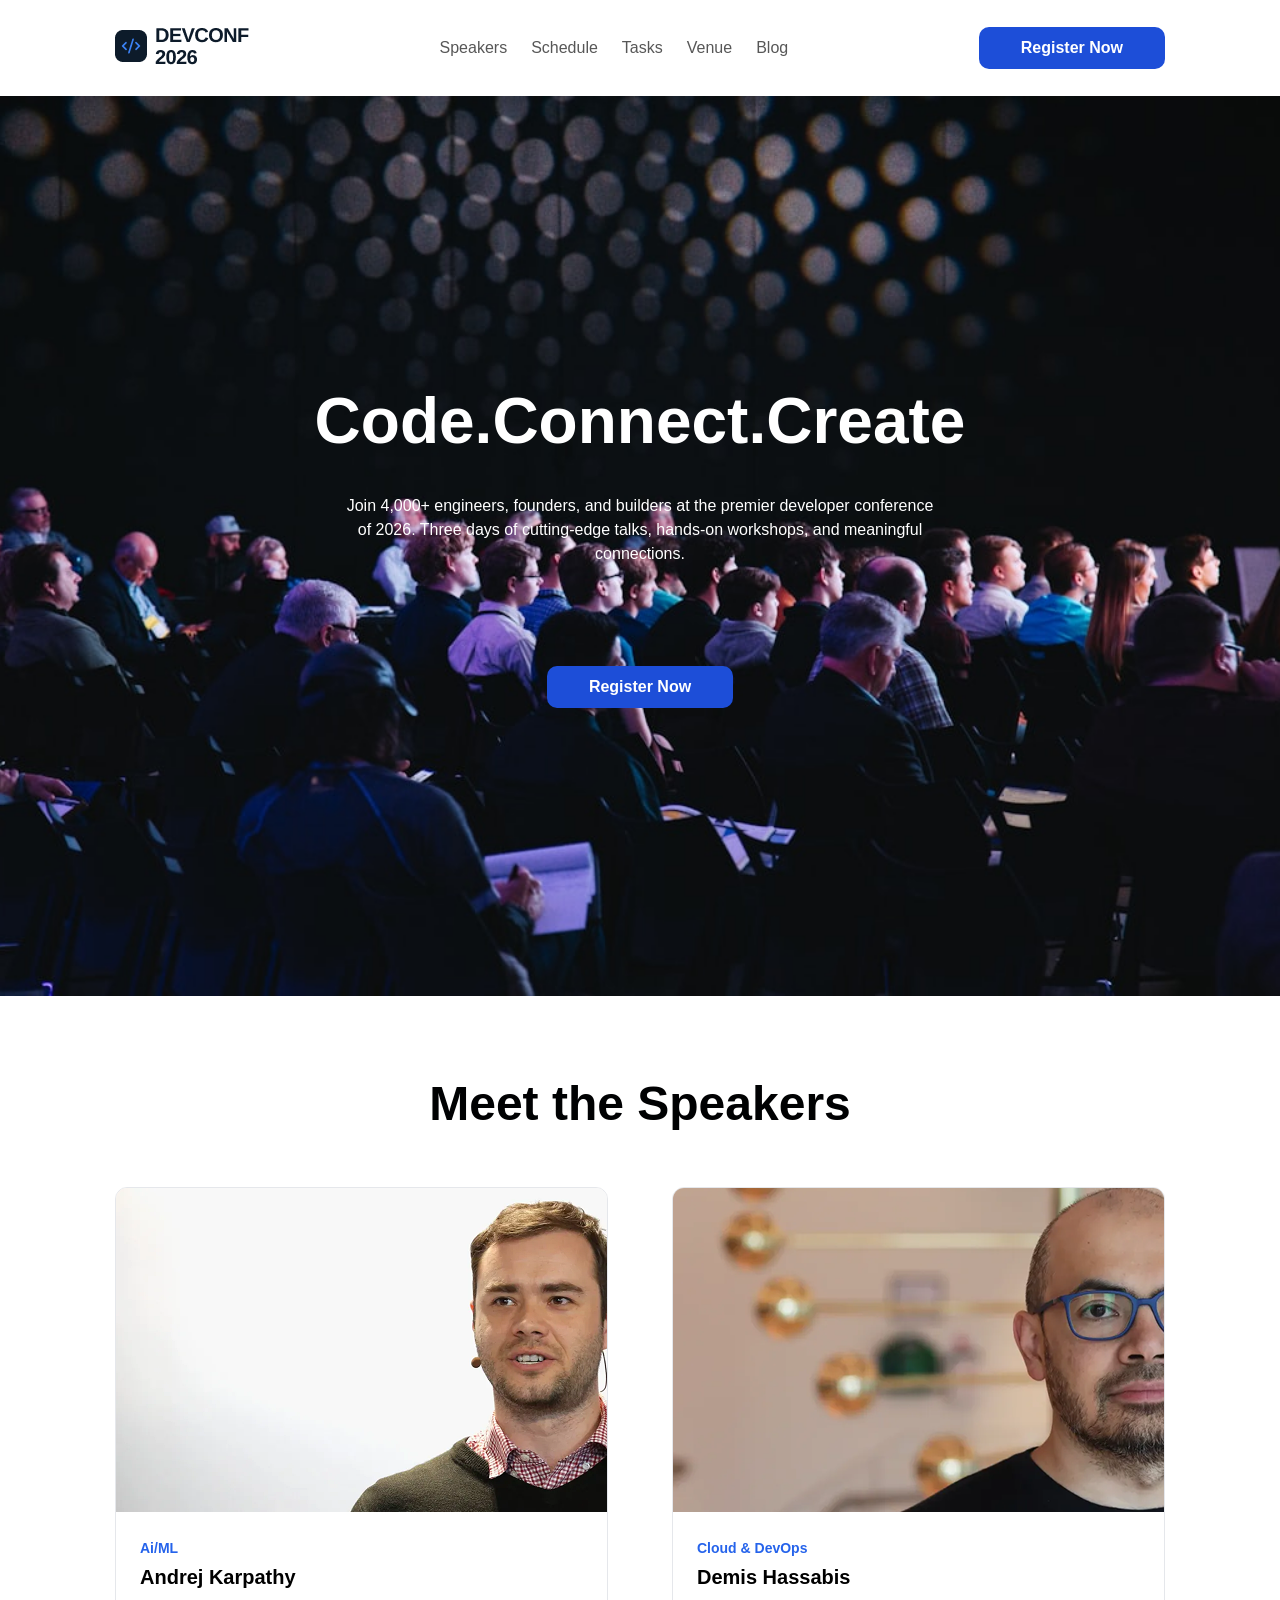
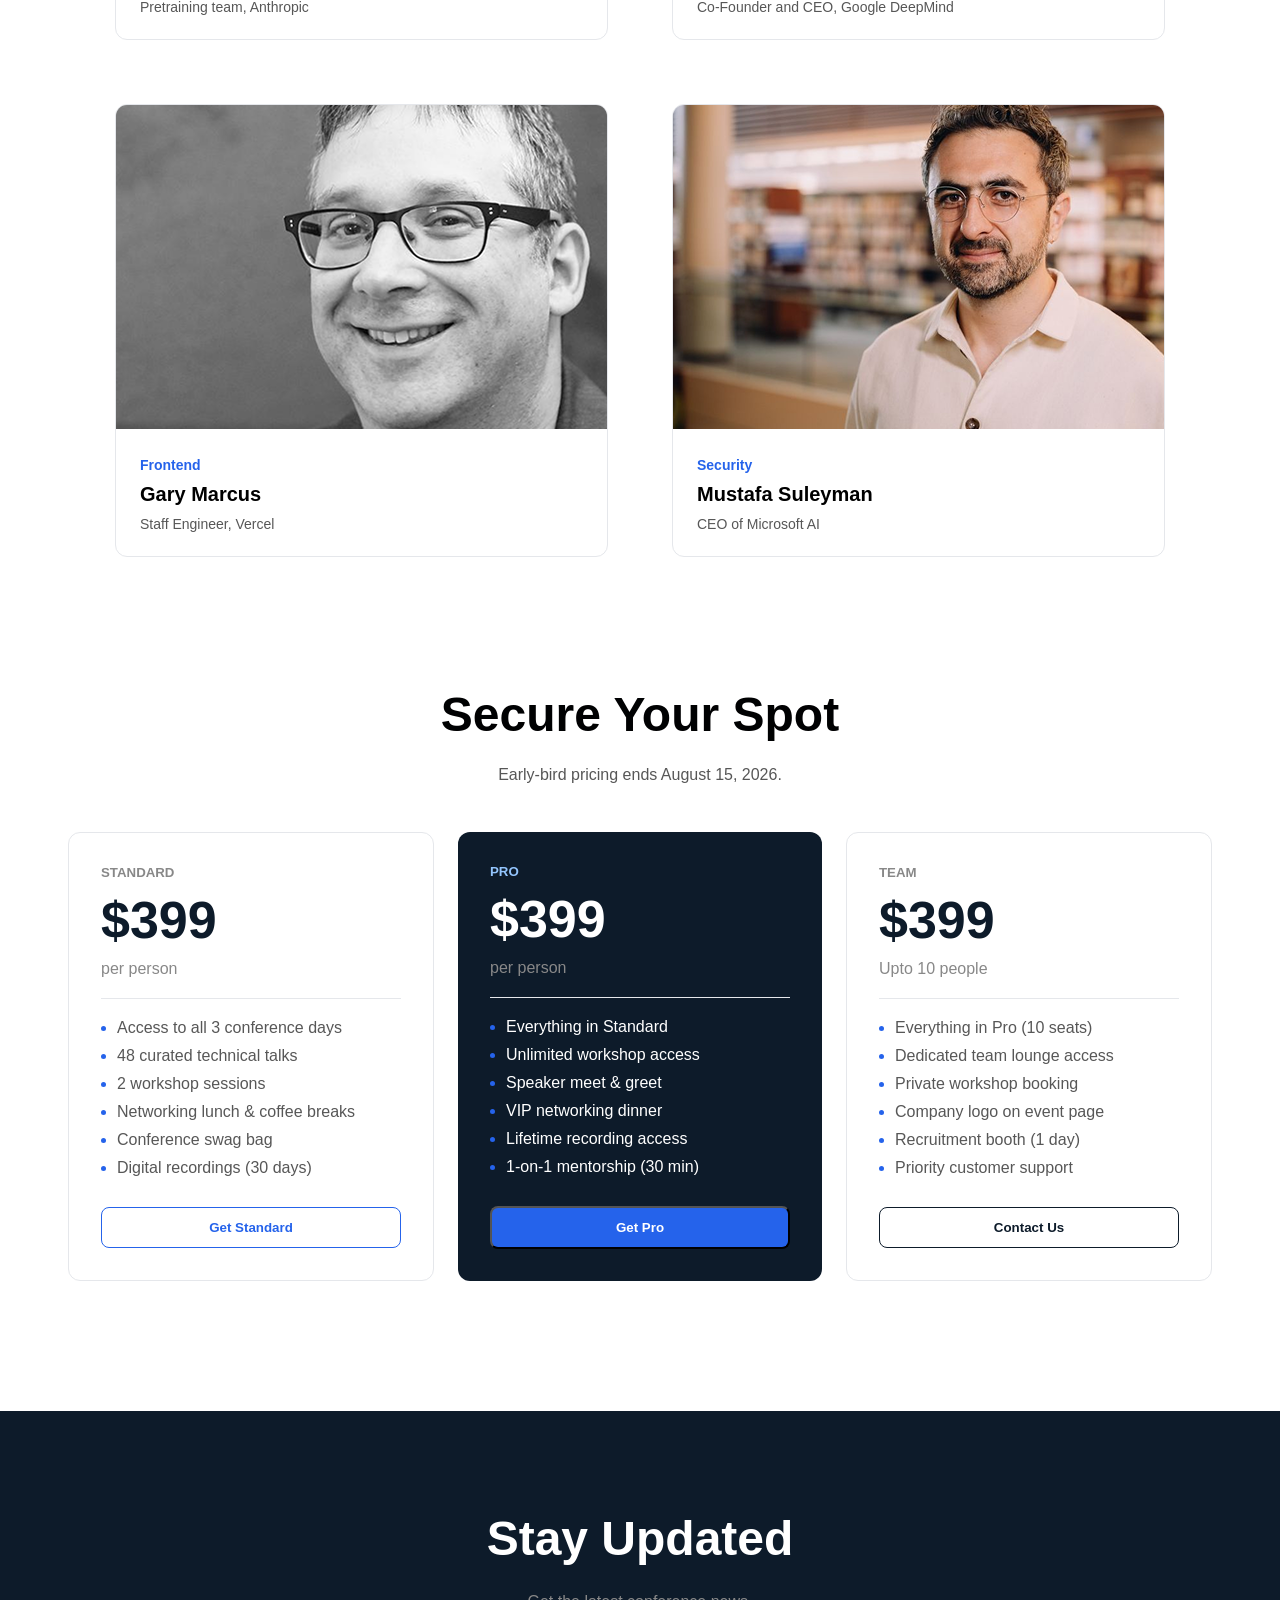
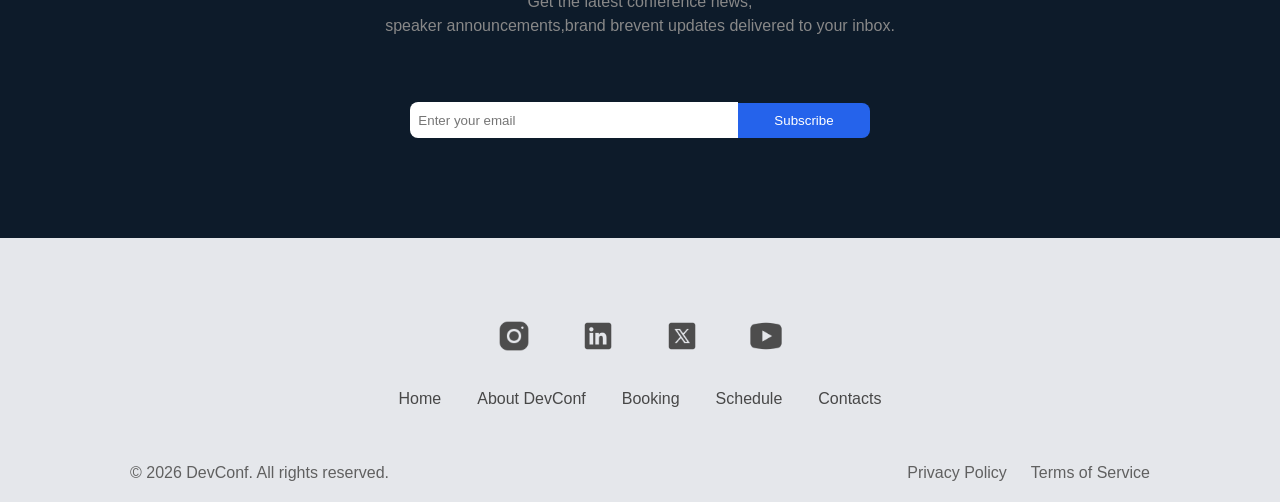
==== commit eb8a3569: "Ai generated section and footer  complete" ====
--- a/index.html
+++ b/index.html
@@ -140,7 +140,7 @@
 <section class="last-sec">
 <div class="last-sec-t-wrap">
 <h1 class="last-sec-h1">Stay Updated</h1>
-<p class="last-sec-txt">Get the latest conference news, speaker announcements,and event updates delivered to your inbox.</p>
+<p class="last-sec-txt">Get the latest conference news,<br> speaker announcements,brand brevent updates delivered to your inbox.</p>
 </div>
 <div class="form-wrap">
 <form action="subscribe" class="form">
@@ -148,8 +148,29 @@
 <button class="sub-btn">Subscribe</button>
 </form>
 </div>
-<div></div>
 </section>
-   </main>
+<footer class="footer">
+<div class="social-wrap">
+    <img src="assets/icons8-instagram-100.png" alt="instagram link" class="icons">
+    <img src="assets/icons8-linkedin-100.png" alt="instagram link" class="icons">
+    <img src="assets/icons8-x-100.png" alt="instagram link" class="icons">
+    <img src="assets/icons8-youtube-100.png" alt="instagram link" class="icons">
+</div>
+<div class="footer-links-wrap">
+<p class="footer-link">Home</p>
+<p class="footer-link">About DevConf</p>
+<p class="footer-link">Booking</p>
+<p class="footer-link">Schedule</p>
+<p class="footer-link">Contacts</p>
+</div>
+<div class="btm-line">
+    <div class="right-wrap">© 2026 DevConf. All rights reserved.</div>
+    <div class="p-t-wrap">
+        <p class="p-t-text">Privacy Policy</p>
+        <p class="p-t-text">Terms of Service</p>
+    </div>
+</div>
+</footer>
+</main>
 </body>
 </html>
--- a/style.css
+++ b/style.css
@@ -48,6 +48,7 @@
 .hero-text {
 color: white;
 text-align: center;
+line-height: 24px;
    }
    .hero-heading {
     color: white;
@@ -253,6 +254,7 @@
     text-align: center;
     font-size: 16px;
     color: #888888;
+    line-height: 24px;
 }
 .form {
     display: flex;
@@ -277,4 +279,49 @@
     border-bottom-right-radius: 8px;
     padding: 10px 36px;
     color: white;
+}
+.footer {
+    display: flex;
+    flex-direction: column;
+    align-items: center;
+    background-color: #E5E7EB;
+    padding: 80px 130px 20px 130px;
+    gap: 36px;
+}
+.social-wrap {
+    display: flex;
+    flex-direction: row;
+    align-items: center;
+    gap: 48px;
+}
+.icons {
+    width: 36px;
+}
+.footer-links-wrap {
+    display: flex;
+    flex-direction: row;
+    align-items: center;
+    gap: 36px;
+}
+.footer-link {
+    color: #474747;
+}
+.btm-line {
+    display: flex;
+    flex-direction: row;
+    align-items: center;
+    justify-content: space-between;
+    width: 100%;
+    margin-top: 20px;
+}
+.p-t-wrap {
+    display: flex;
+    flex-direction: row;
+    gap: 24px;
+}
+.right-wrap {
+    color: #606060;
+}
+.p-t-text {
+    color: #606060;
 }
